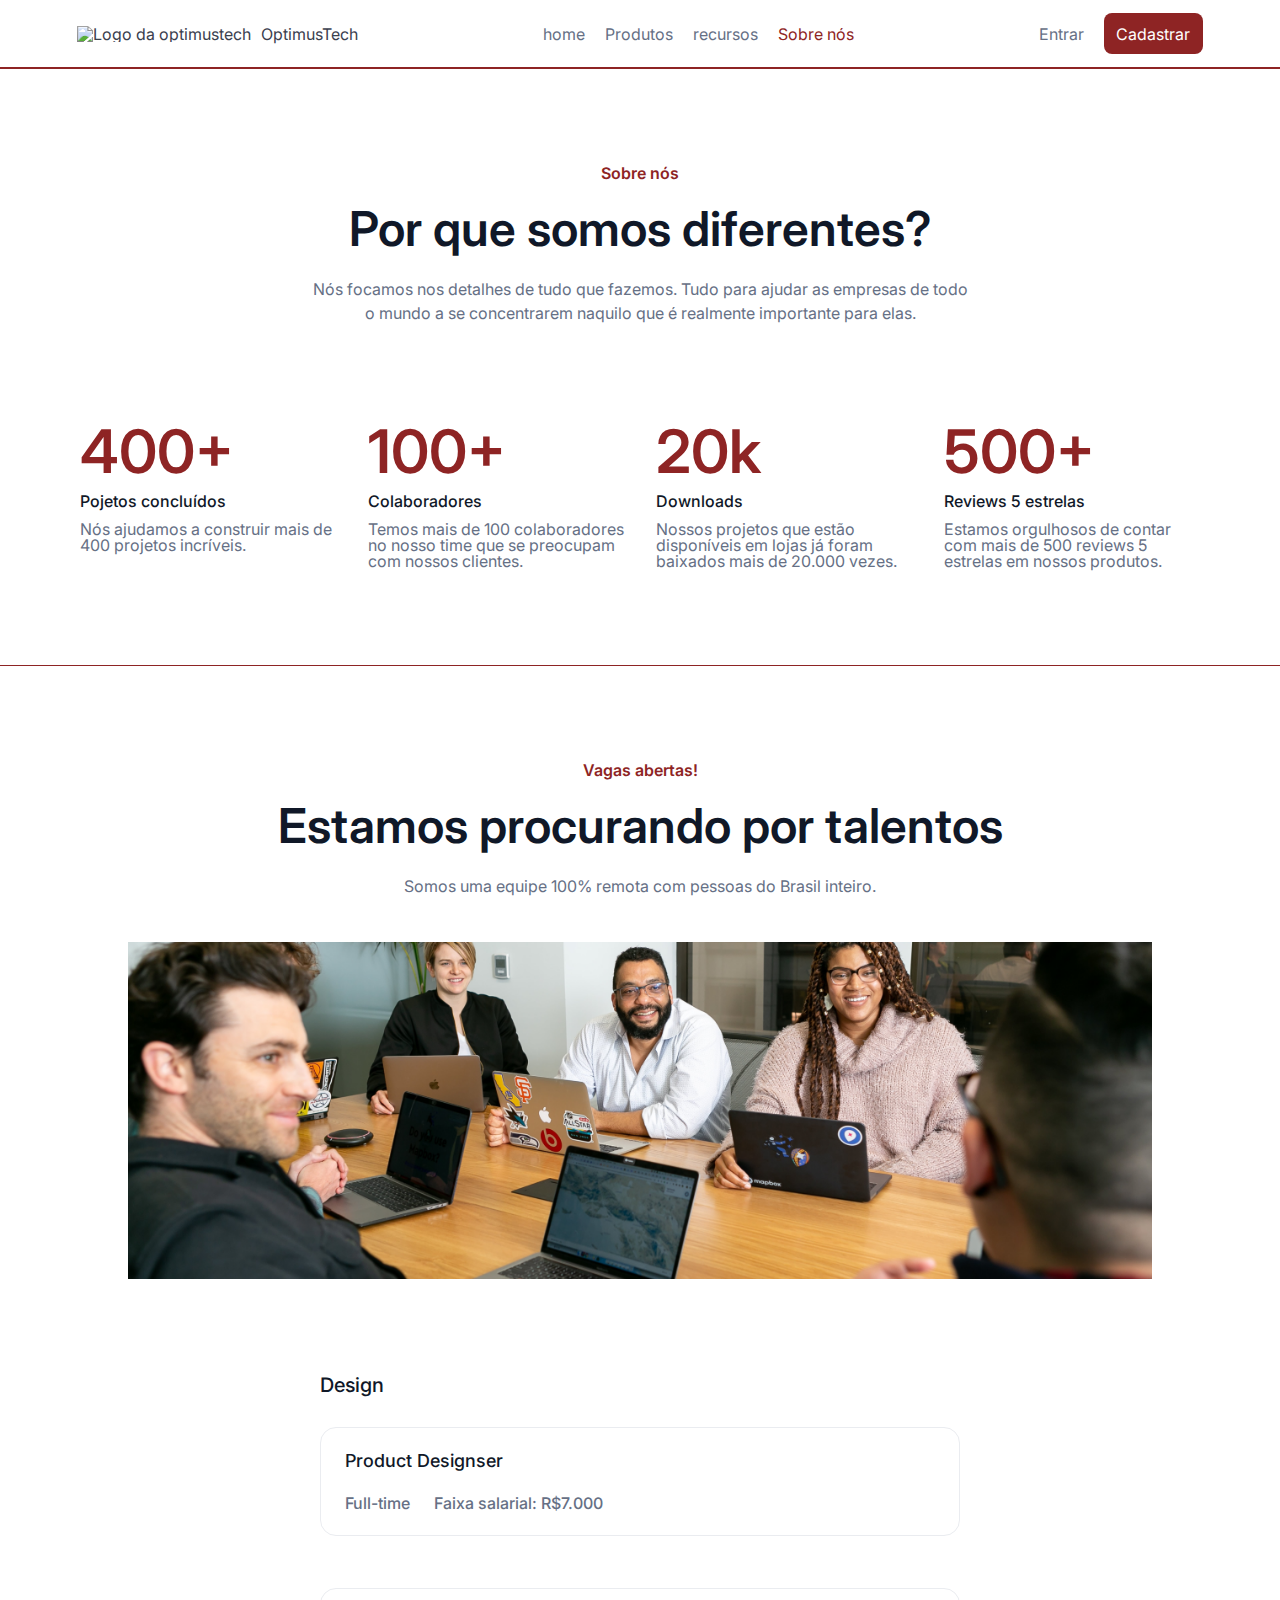
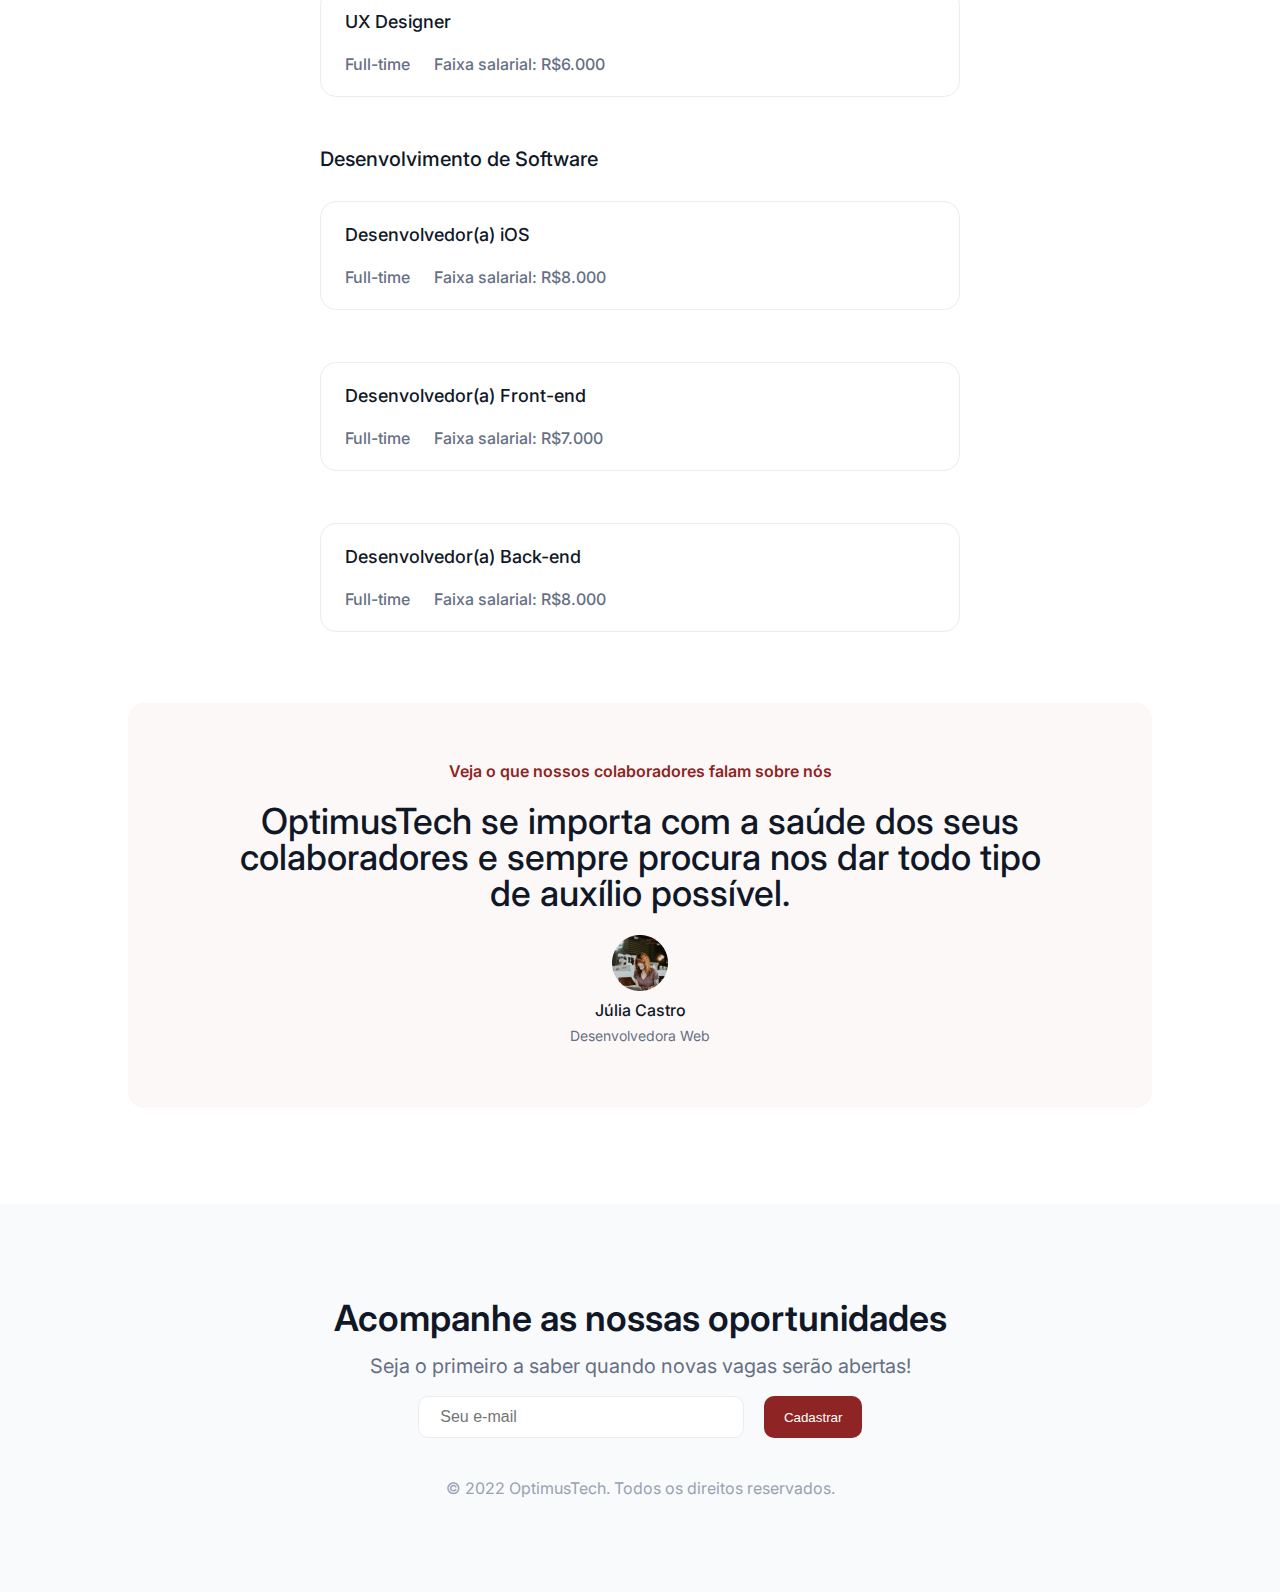
==== Projetos/Sites/OptimusTech/index.html @ 0b6cff0e "Add files via upload" ====
<!DOCTYPE html>
<html lang="pt-br">
<head>
    <meta charset="UTF-8">
    <meta http-equiv="X-UA-Compatible" content="IE=edge">
    <meta name="viewport" content="width=device-width, initial-scale=1.0">
    <link rel="stylesheet" href="styles/reset.css">
    <link rel="stylesheet" href="styles/style.css">
    <title>OptimusTech</title>
</head>
<body>
    <header class="cabecalho">
        <div class="cabecalho-logo">
            <img src="img/Logo.png" alt="Logo da optimustech" class="logo-image">
            <h2>OptimusTech</h2>
        </div>
        <nav class="cabecalho-opcoes">
            <ul class="opcoes-lista">
                <li class="lista-item">
                    <a href="#" class="lista-link">home</a>
                </li>
                <li class="lista-item">
                    <a href="#" class="lista-link">Produtos</a>
                </li>
                <li class="lista-item">
                    <a href="#" class="lista-link">recursos</a>
                </li>
                <li class="lista-item">
                    <a href="#" class=" lista-sobre">Sobre nós</a>
                </li>
            </ul>
        </nav>
        <div class="cadastro">
            <a href="#" class="cadastro-botao">Entrar</a>
            <a href="#"class="cadastro-botao botao-cadastro">Cadastrar</a>
        </div>
    </header>
    <main class="conteudo">
        <section class="sobrenos">
            <div class="secao-conteudo">
                <h2>Sobre nós</h2>
                <h1>Por que somos diferentes?</h1>
                <p>Nós focamos nos detalhes de tudo que fazemos. Tudo para ajudar as empresas de todo o mundo a se concentrarem naquilo que é realmente importante para elas.</p>
            </div>
            <div class="sobrenos-detalhes">
                <ul class="sobrenos-lista">
                    <li class="sobrenos-item">
                        <h2>400+</h2>
                        <h3>Pojetos concluídos</h3>
                        <p>Nós ajudamos a construir mais de 400 projetos incríveis.</p>
                    </li>
                    <li class="sobrenos-item">
                        <h2>100+</h2>
                        <h3>Colaboradores</h3>
                        <p>Temos mais de 100 colaboradores no nosso time que se preocupam com nossos clientes.</p>
                    </li>
                    <li class="sobrenos-item">
                        <h2>20k</h2>
                        <h3>Downloads</h3>
                        <p>Nossos projetos que estão disponíveis em lojas já foram baixados mais de 20.000 vezes.</p>
                    </li>
                    <li class="sobrenos-item">
                        <h2>500+</h2>
                        <h3>Reviews 5 estrelas</h3>
                        <p>Estamos orgulhosos de contar com mais de 500 reviews 5 estrelas em nossos produtos.</p>
                    </li>
                </ul>
            </div>
        </section>
        <section class="vagas-abertas">
            <div class="secao-conteudo">
                <h2>Vagas abertas!</h2>
                <h1>Estamos procurando por talentos</h1>
                <p>Somos uma equipe 100% remota com pessoas do Brasil inteiro.</p>
                <img src="img/reuniao.png" alt="imagem do pessoal na mesa" class="imagem">
        </section>
        <section class="vagas">
                <ul class="vagas-lista">
                    <div class="vagas-nome">
                        <h2>Design</h2> 
                    <li class="vagas-item">
                        <h2>
                            Product Designser
                        </h2>
                        <div class="vaga-descricao">
                            <p>Full-time</p>
                            <p>Faixa salarial: R$7.000</p>
                        </div>
                    <li class="vagas-item">
                        <h2>
                            UX Designer
                        </h2>
                        <div class="vaga-descricao">
                            <p>Full-time</p>
                            <p>Faixa salarial: R$6.000</p>
                        </div>
                    </li>
                    <div class="vagas-nome">
                        <h2>Desenvolvimento de Software</h2> 
                    <li class="vagas-item">
                        <h2>
                            Desenvolvedor(a) iOS
                        </h2>
                        <div class="vaga-descricao">
                            <p>Full-time</p>
                            <p>Faixa salarial: R$8.000</p>
                        </div>
                    <li class="vagas-item">
                        <h2>
                            Desenvolvedor(a) Front-end
                        </h2>
                        <div class="vaga-descricao">
                            <p>Full-time</p>
                            <p>Faixa salarial: R$7.000</p>
                        </div>
                        <li class="vagas-item">
                            <h2>
                                Desenvolvedor(a) Back-end
                            </h2>
                            <div class="vaga-descricao">
                                <p>Full-time</p>
                                <p>Faixa salarial: R$8.000</p>
                            </div>
                </ul>
        </section>
        <section class="depoimento">
            <div class="secao-conteudo depoimento-conteudo">
                <h2>Veja o que nossos colaboradores falam sobre nós</h2>
                <h1>OptimusTech se importa com a saúde dos seus colaboradores e sempre procura nos dar todo tipo de auxílio possível.</h1>
                <div class="pessoa-depoimento">
                    <img src="img/Avatar.png" alt="Julia Castro">
                    <h2> Júlia Castro</h2>
                    <p>Desenvolvedora Web</p>
                </div>
            </div>
        </section>
    </main>
    <footer class="rodape">
        <h2>Acompanhe as nossas oportunidades</h2>
        <p class="rodape-texto">Seja o primeiro a saber quando novas vagas serão abertas!</p>
        <form class="email">
            <input type="email" name="email" id="email" placeholder="Seu e-mail">
            <button type="submit">Cadastrar</button>
        </form>
    <p class="copyright">© 2022 OptimusTech. Todos os direitos reservados.</p>
    </footer>
</body>
</html>
---- Projetos/Sites/OptimusTech/styles/style.css ----
@import url('https://fonts.googleapis.com/css2?family=Inter:wght@400;500;600&display=swap');

:root{
    --cinza-logo: #3A404E;
    --cinza-texto: #667085;
    --branco: #FFFFFF;
    --marrom: #8E2424;
    --preto: #101828;
    --vaga-borda: #EAECF0;
    --fundo-rosa: rgba(196, 25, 25, 0.03);
    --cinza-copy: #98A2B3;
    --fundo-rodape: #F9FAFB;
    --marrom-claro: #bd3f3f;
}

*{
    margin: 0;
    padding: 0;
    box-sizing: border-box;
}
body{
    font-family: 'Inter', sans-serif;
    width: 100vw;
    height: 100vh;
    font-size: 16px;
}

.cabecalho{
    padding: 1% 6%;
    display: flex;
    justify-content: space-between;
    align-items: center;
    
}
.cabecalho-logo{
    display: flex;
    align-items: center;
    gap: 10px;
    color: var(--cinza-logo)
    
}
.lista-sobre {
    color: var(--marrom);
    text-decoration: none;
    transition: 0.5s;
}

.opcoes-lista{
    display: flex;
    gap: 20px
}
.lista-link, .cadastro-botao{
    text-decoration: none;
    color: var(--cinza-texto);
    transition: 0.5s;
}
.lista-link:hover, .lista-sobre:hover{
    transform: scale(1.1);

}
.lista-item{
    display: flex;
    align-items: center;
}
.cadastro{
    display: flex;
    gap: 20px;
    align-items: center;
}
.botao-cadastro{
    padding: 0.8rem;
    background-color: var(--marrom);
    color: var(--branco);
    border-radius: 8px;
    
}
.botao-cadastro:hover{
    background: var(--marrom-claro);
    transform: scale(1.1);
}

.sobrenos{
    display: flex;
    border-top: 2px solid var(--marrom);
    flex-direction: column;
    align-items: center;
    padding-bottom: 96px;
    
}
.secao-conteudo{
    display: flex;
    flex-direction: column;
    align-items: center;
    gap: 24px;
    padding: 96px 0;
}
.secao-conteudo > h2{
    font-weight: 600;
    color: var(--marrom);
}
.secao-conteudo > h1{
    font-weight: 600;
    color: var(--preto);
    font-size: 48px;
    text-align: center;
}
.secao-conteudo > p{
    color: var(--cinza-texto);
    justify-content: center;
    text-align: center;
    width: 55%;
    line-height: 1.5em;
}

.sobrenos-detalhes{
    display: flex;
    width: 100%;
    justify-content: center;
    align-items: center;
}
.sobrenos-lista{
   display: flex;
   gap: 32px;
   justify-content: center;
}
.sobrenos-item{
    display: flex;
    flex-direction: column;
    gap: 12px;
    width: 20%;
}
.sobrenos-item > h2{
    color: var(--marrom);
    font-size: 60px;
    font-weight: 600;
    
}
.sobrenos-item > h3 {
    color: var(--preto);
    font-size: 16px;
    font-weight: 500;
    
}
.sobrenos-item > p{
    color: var(--cinza-texto)
}
.vagas-abertas{
    border-top: 1px solid var(--marrom);
    display: flex;
    flex-direction: column;
    align-items: center;
}
.imagem{
    padding-top: 20px;
    width: 80vw;
}
.vagas{
    display: flex;
    align-items: center;
    justify-content: center;
    padding-bottom: 4%;
}
.vagas-nome{
    display: flex;
    flex-direction: column;
    gap:32px
}
.vagas-nome > h2{
    font-size: 20px;
    font-weight: 500;
    color: var(--preto);
}

.vagas-item{
    display: block;
    width: 50vw;
    padding: 24px;
    border: 1px solid var(--vaga-borda);
    border-radius: 16px;
    margin-bottom: 20px;
}
.vagas-item > h2{
    font-size: 18px;
    font-weight: 500;
    color: var(--preto);
}
.vaga-descricao{
    display: flex;
    padding-top: 25px;
    gap:24px;
    color: var(--cinza-texto);
    font-weight: 500;
}
.depoimento{
   
    margin: 0px 10%;
    padding-bottom: 96px;
}
.depoimento-conteudo{
    display: flex;
    flex-direction: column;
    align-items: center;
    background: var(--fundo-rosa);
    border-radius: 16px;
    gap: 24px;
    padding: 60px 0;
}
.depoimento-conteudo > h1 {
    font-size: 36px;
    font-weight: 500;
    width: 80%;
}
.pessoa-depoimento{
    text-align: center;
    line-height: 25px;
}
.pessoa-depoimento > h2{
    color: var(--preto);
    font-weight: 500;
}
.pessoa-depoimento > p{
    color:  var(--cinza-texto);
    font-size: 14px;
}
.rodape{
    padding: 96px;
    display: flex;
    flex-direction: column;
    align-items: center;
    background: var(--fundo-rodape);
    gap: 20px
}
.rodape > h2{
    font-size: 36px;
    font-weight: 600;
    color: var(--preto);
}
.rodape-texto{
    color: var(--cinza-texto);
    font-size: 20px;
}
.email{
    display: flex;
    justify-content: center;
    width: 100%;
    gap: 20px;

}

.email > input{
    font-size: 16px;
    padding: 1% 2%; 
    border: 1px solid var(--vaga-borda);
    width: 30%;
    border-radius: 10px;
}
.email > input::placeholder{
    text-align: start;
}
.email > button{
    background: var(--marrom);
    border: none;
    padding: 0 20px;
    border-radius: 10px;
    color: var(--branco);
    font-weight: 500;
    cursor: pointer;
}
.email > button:hover{
    background: var(--marrom-claro);
    transition: 0.3s;
}
.copyright{
    color: var(--cinza-copy);
    font-size: 16px;
    padding-top: 2%;
}
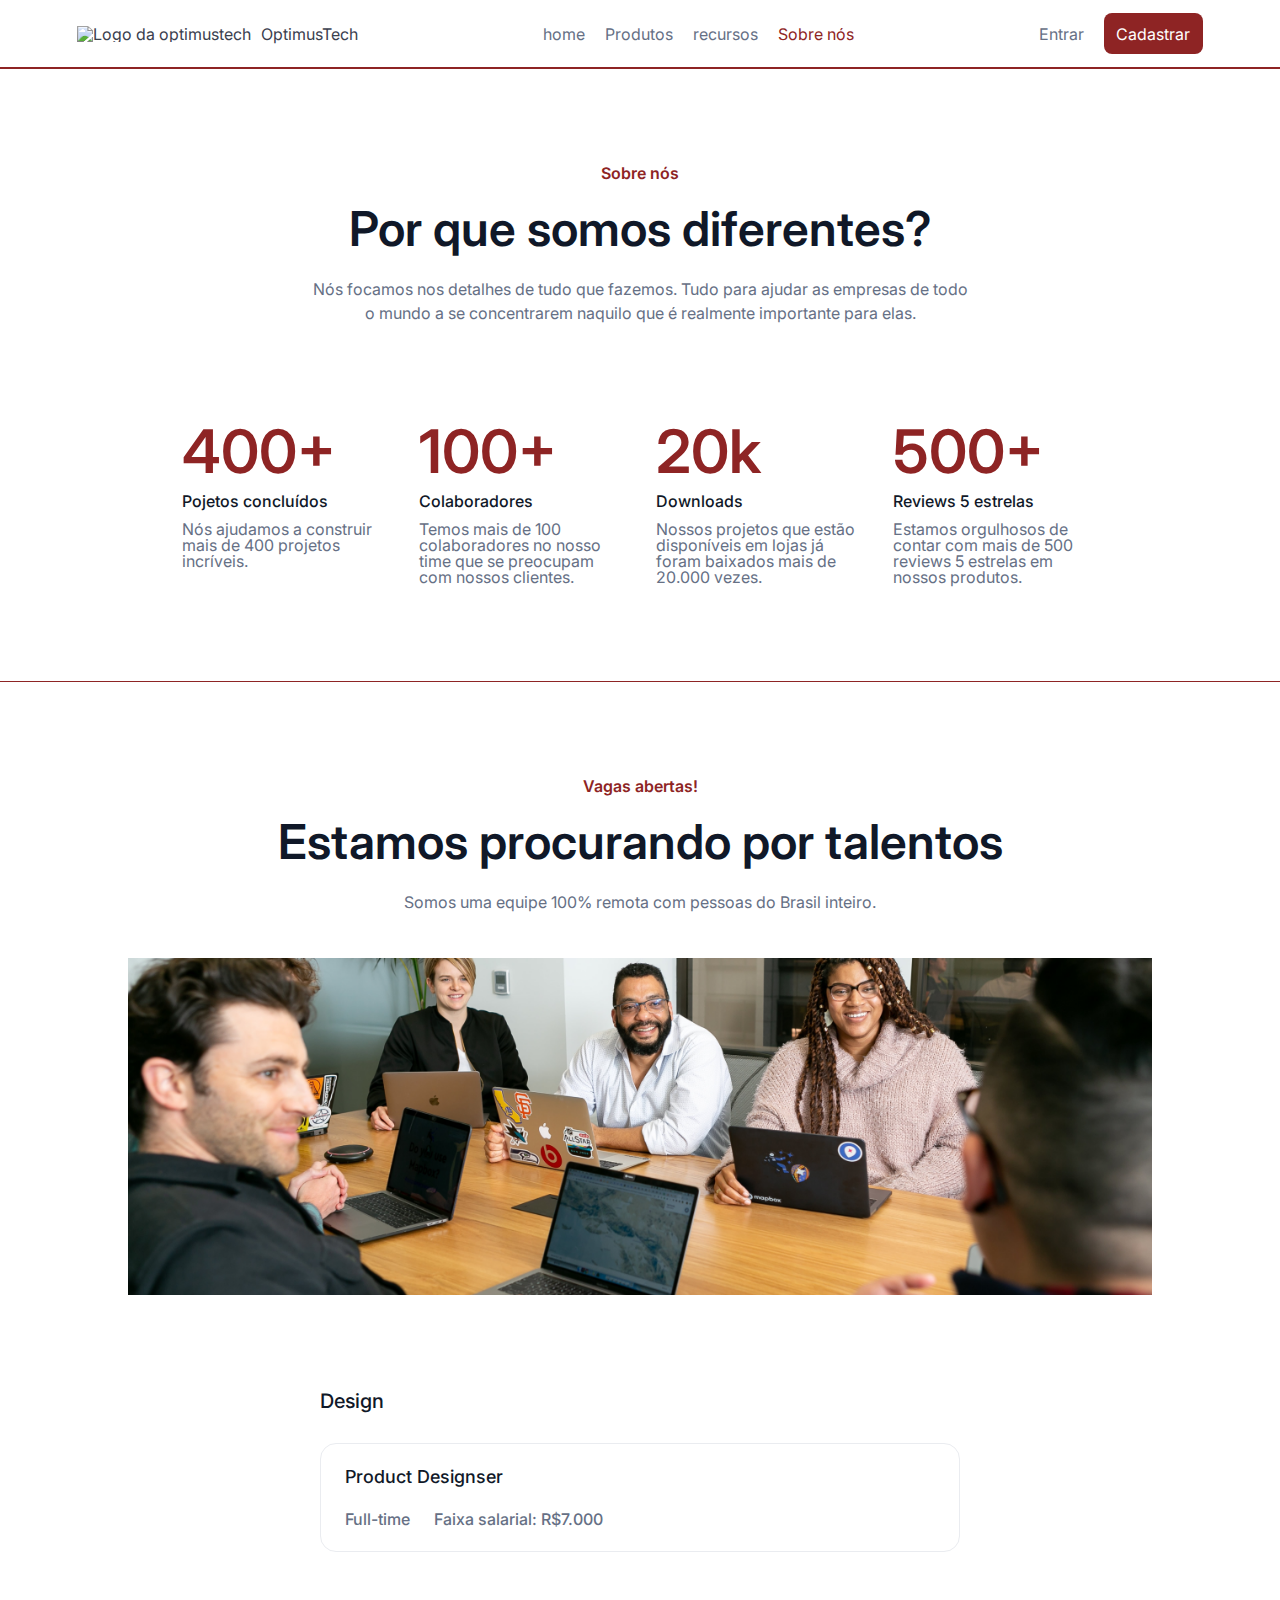
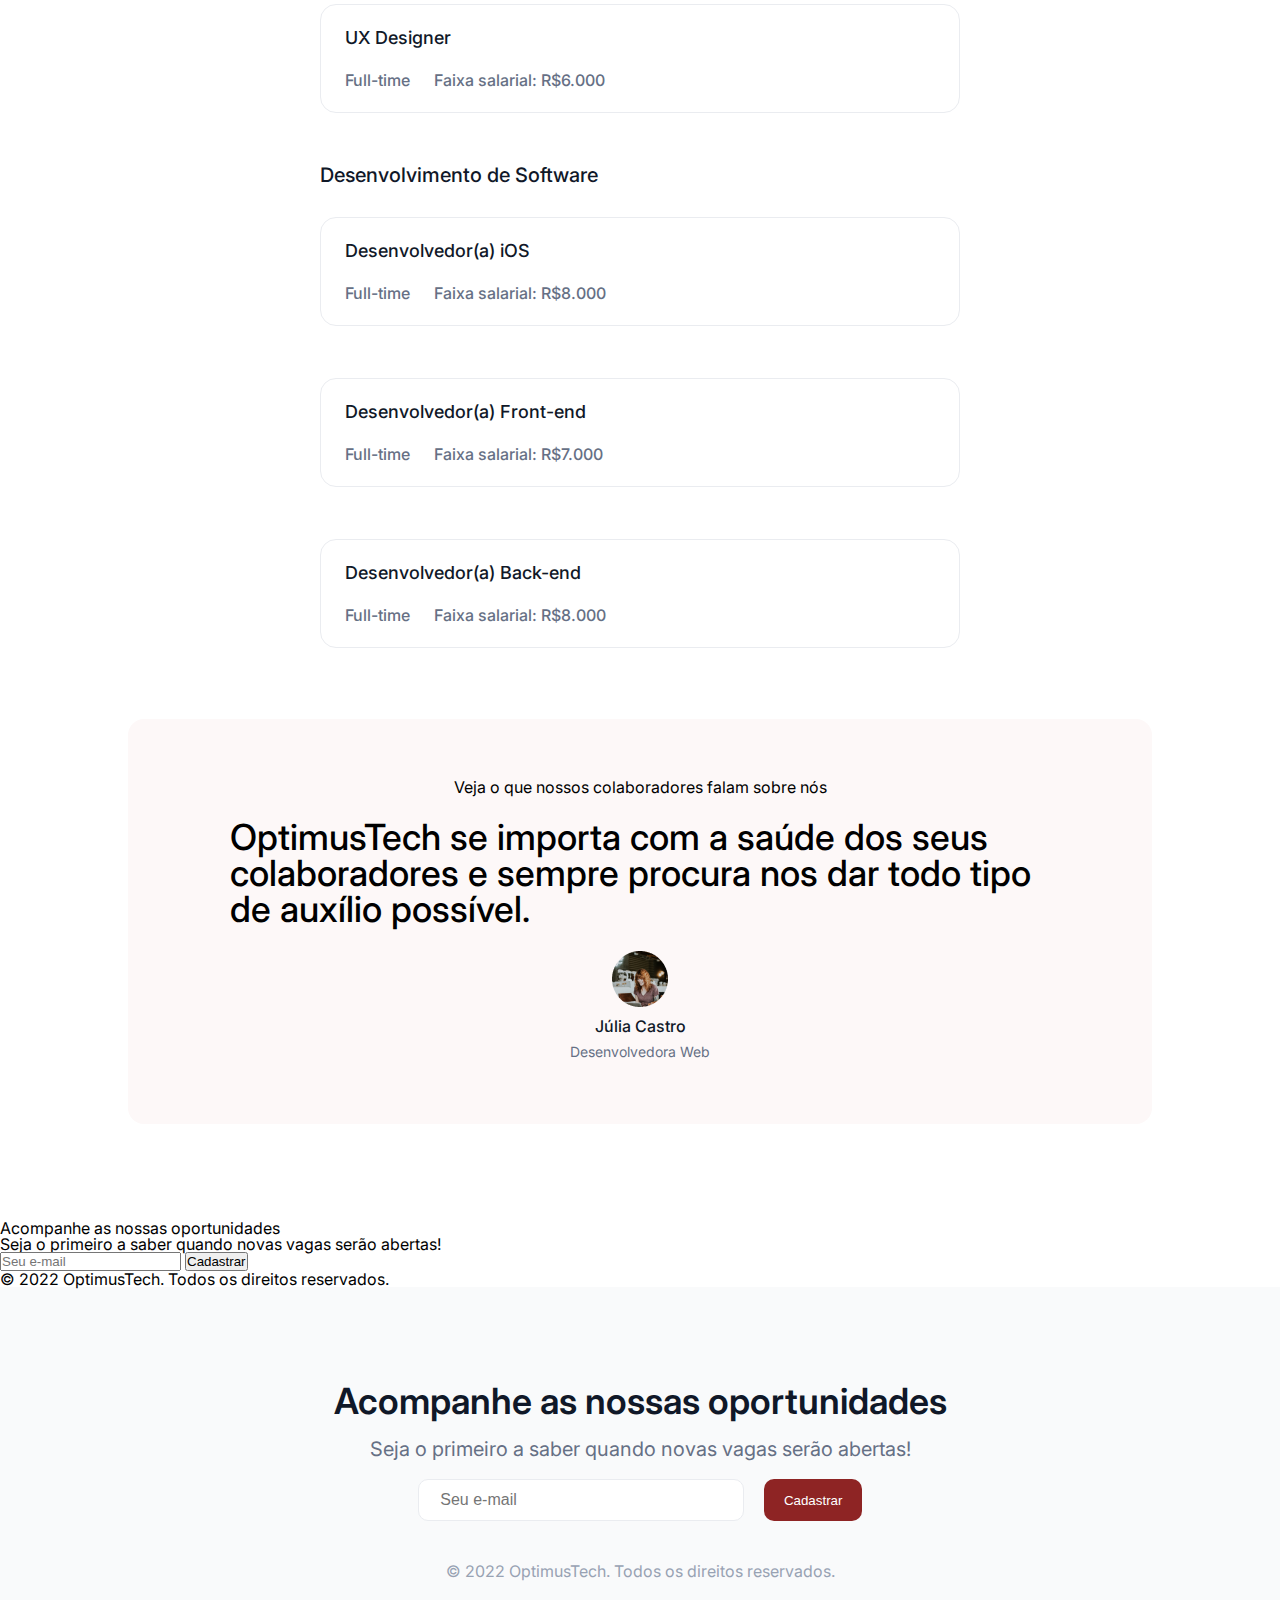
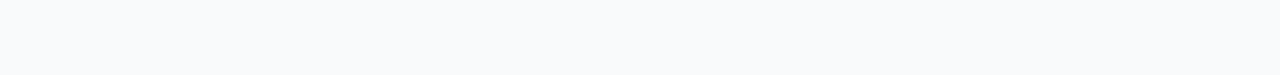
==== commit ff385e56: "Add files via upload" ====
--- a/Projetos/Sites/OptimusTech/index.html
+++ b/Projetos/Sites/OptimusTech/index.html
@@ -1,11 +1,12 @@
 <!DOCTYPE html>
-<html lang="pt-br">
+<html lang="pt-br" class="html">
 <head>
     <meta charset="UTF-8">
     <meta http-equiv="X-UA-Compatible" content="IE=edge">
     <meta name="viewport" content="width=device-width, initial-scale=1.0">
     <link rel="stylesheet" href="styles/reset.css">
     <link rel="stylesheet" href="styles/style.css">
+    <link rel="stylesheet" href="styles/Mediascreen.css">
     <title>OptimusTech</title>
 </head>
 <body>
@@ -35,7 +36,7 @@
             <a href="#"class="cadastro-botao botao-cadastro">Cadastrar</a>
         </div>
     </header>
-    <main class="conteudo">
+    <main class=" conteudo">
         <section class="sobrenos">
             <div class="secao-conteudo">
                 <h2>Sobre nós</h2>
@@ -124,7 +125,7 @@
                 </ul>
         </section>
         <section class="depoimento">
-            <div class="secao-conteudo depoimento-conteudo">
+            <div class="depoimento-conteudo">
                 <h2>Veja o que nossos colaboradores falam sobre nós</h2>
                 <h1>OptimusTech se importa com a saúde dos seus colaboradores e sempre procura nos dar todo tipo de auxílio possível.</h1>
                 <div class="pessoa-depoimento">
@@ -134,7 +135,17 @@
                 </div>
             </div>
         </section>
+        <footer class="rodape-mobile">
+            <h2>Acompanhe as nossas oportunidades</h2>
+            <p class="rodape-texto-mobile">Seja o primeiro a saber quando novas vagas serão abertas!</p>
+            <form class="email-mobile">
+                <input type="email" name="email" id="email" placeholder="Seu e-mail">
+                <button type="submit">Cadastrar</button>
+            </form>
+        <p class="copyright-mobile">© 2022 OptimusTech. Todos os direitos reservados.</p>
+        </footer>
     </main>
+
     <footer class="rodape">
         <h2>Acompanhe as nossas oportunidades</h2>
         <p class="rodape-texto">Seja o primeiro a saber quando novas vagas serão abertas!</p>
--- a/Projetos/Sites/OptimusTech/styles/style.css
+++ b/Projetos/Sites/OptimusTech/styles/style.css
@@ -114,7 +114,7 @@
 
 .sobrenos-detalhes{
     display: flex;
-    width: 100%;
+    width: 80%;
     justify-content: center;
     align-items: center;
 }
--- a/Projetos/Sites/OptimusTech/styles/Mediascreen.css
+++ b/Projetos/Sites/OptimusTech/styles/Mediascreen.css
@@ -0,0 +1,101 @@
+@media screen and (max-width: 390px){
+    body{
+        width: 100vw;
+        margin: 0;
+        height: 100vh;
+    }
+
+    .cabecalho-opcoes{
+        display: none;
+    }
+    .cabecalho{
+       
+        display: flex;
+        width: 100vw;
+        justify-content: space-between;
+        align-items: center;
+    }
+    .conteudo{
+        width: 100%;
+        height: 100%;
+    }
+ 
+   .sobrenos-lista{
+    justify-content: start;
+    flex-direction: column;
+    width: 80vw;
+   }
+    .sobrenos-item{
+        font-size: 10px;
+        width: 50vw;
+    }
+    .sobrenos-item>h2{
+        font-size: 20px;
+    }
+    .vagas-item{
+        width: auto;
+    }
+    .depoimento-conteudo{
+        display: flex;
+        text-align: center;
+        align-items: center;
+    }
+    .depoimento-conteudo>h1{
+        font-size: 20px;
+    }
+    .rodape{
+        display:none;
+    }
+    .rodape-mobile{
+        padding: 30px;
+        display: flex;
+        flex-direction: column;
+        align-items: center;
+        background: var(--fundo-rodape);
+        gap: 20px
+    }
+    .rodape-mobile> h2{
+        font-size: 20px;
+        font-weight: 600;
+        color: var(--preto);
+    }
+    .rodape-texto-mobile{
+        color: var(--cinza-texto);
+        font-size: 15px;
+    }
+    .email-mobile{
+        display: flex;
+        justify-content: center;
+        width: 100%;
+        gap: 20px;
+    
+    }
+    .email-mobile > input{
+        font-size: 16px;
+        padding: 1% 2%; 
+        border: 1px solid var(--vaga-borda);
+        width: 70%;
+        border-radius: 10px;
+    }
+    .email-mobile > input::placeholder{
+        text-align: start;
+    }
+    .email-mobile > button{
+        background: var(--marrom);
+        border: none;
+        padding: 0 20px;
+        border-radius: 10px;
+        color: var(--branco);
+        font-weight: 500;
+        cursor: pointer;
+    }
+    .email-mobile > button:hover{
+        background: var(--marrom-claro);
+        transition: 0.3s;
+    }
+    .copyright-mobile{
+        color: var(--cinza-copy);
+        font-size: 10px;
+        padding-top: 2%;
+    }
+}
